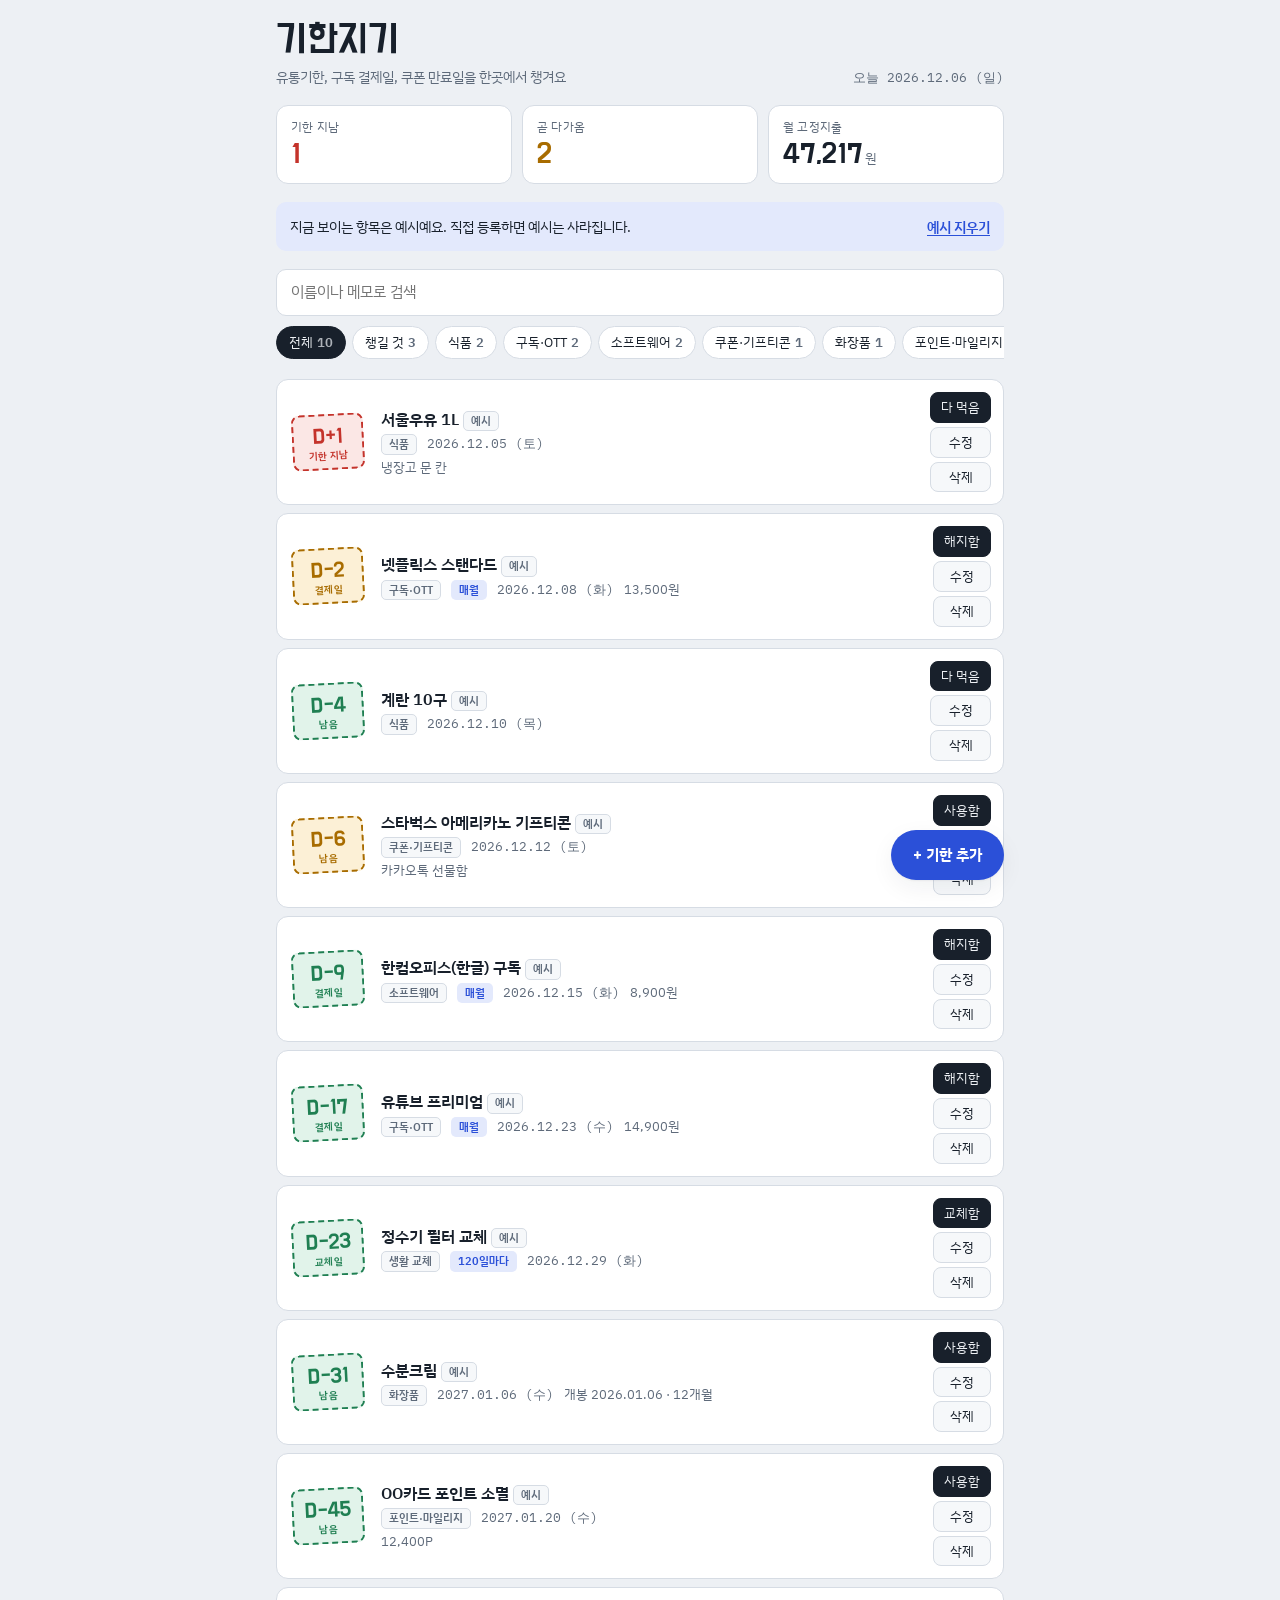
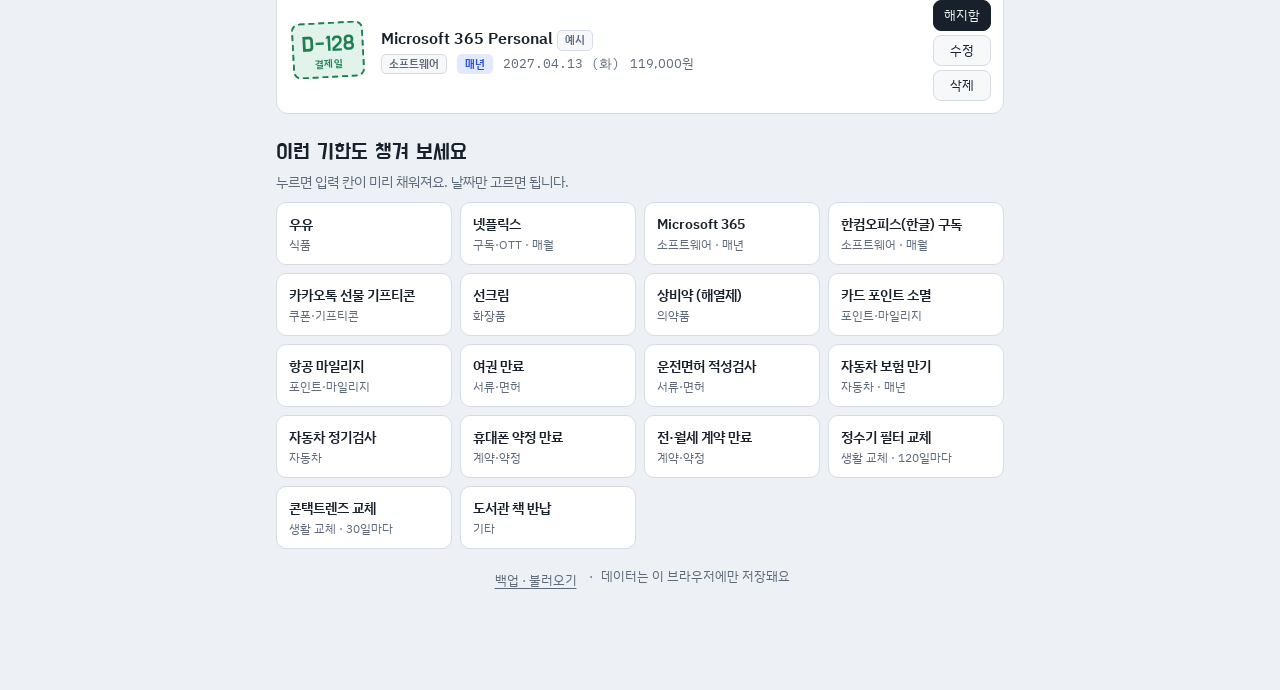
==== deadline-app/index.html @ 3a1b0430 "기한지기: 유통기한·구독·쿠폰 등 모든 기한 관리 웹앱 추가 Co-Authored-By: Claude Opus 5.5 <noreply@anthropic.com> Claude-Ses" ====
<!DOCTYPE html>
<html lang="ko">
<head>
<meta charset="utf-8">
<meta name="viewport" content="width=device-width, initial-scale=1, viewport-fit=cover">
<title>기한지기</title>
<link rel="preconnect" href="https://fonts.googleapis.com">
<link rel="preconnect" href="https://fonts.gstatic.com" crossorigin>
<link rel="stylesheet" href="https://fonts.googleapis.com/css2?family=Do+Hyeon&family=IBM+Plex+Mono:wght@500&family=IBM+Plex+Sans+KR:wght@400;500;600;700&display=swap">
<style>
:root{
  --bg:#EDF0F4; --surface:#FFFFFF; --surface-2:#F6F8FA; --ink:#18202B; --muted:#5E6A7A; --line:#D6DCE4;
  --accent:#2B50D8; --accent-ink:#FFFFFF; --accent-soft:#E3E9FC;
  --bad:#C4332B; --bad-soft:#FBE7E5; --warn:#A86C00; --warn-soft:#FCF0D6; --ok:#1F7F52; --ok-soft:#E1F3EA;
  --shadow:0 1px 2px rgba(24,32,43,.06),0 8px 24px rgba(24,32,43,.06);
  --f-display:"Do Hyeon","IBM Plex Sans KR","Apple SD Gothic Neo","Malgun Gothic",sans-serif;
  --f-body:"IBM Plex Sans KR","Apple SD Gothic Neo","Malgun Gothic","Noto Sans KR",sans-serif;
  --f-mono:"IBM Plex Mono",ui-monospace,"SFMono-Regular",Menlo,monospace;
}
@media (prefers-color-scheme: dark){
  :root:not([data-theme="light"]){
    color-scheme:dark;
    --bg:#0F1319; --surface:#171D26; --surface-2:#1D2430; --ink:#E7ECF3; --muted:#95A2B4; --line:#2A3340;
    --accent:#86A0FF; --accent-ink:#0F1319; --accent-soft:#1F2A4A;
    --bad:#FF7A70; --bad-soft:#3A1D1C; --warn:#F2BC55; --warn-soft:#352A12; --ok:#56CF95; --ok-soft:#14301F;
    --shadow:0 1px 2px rgba(0,0,0,.3),0 8px 24px rgba(0,0,0,.25);
  }
}
:root[data-theme="dark"]{
  color-scheme:dark;
  --bg:#0F1319; --surface:#171D26; --surface-2:#1D2430; --ink:#E7ECF3; --muted:#95A2B4; --line:#2A3340;
  --accent:#86A0FF; --accent-ink:#0F1319; --accent-soft:#1F2A4A;
  --bad:#FF7A70; --bad-soft:#3A1D1C; --warn:#F2BC55; --warn-soft:#352A12; --ok:#56CF95; --ok-soft:#14301F;
  --shadow:0 1px 2px rgba(0,0,0,.3),0 8px 24px rgba(0,0,0,.25);
}
*{box-sizing:border-box}
html,body{margin:0}
body{background:var(--bg);color:var(--ink);font-family:var(--f-body);font-size:15px;line-height:1.5;-webkit-font-smoothing:antialiased}
[hidden]{display:none!important}
button,input,select,textarea{font:inherit;color:inherit}
button{cursor:pointer}
:focus-visible{outline:2px solid var(--accent);outline-offset:2px}
.wrap{max-width:760px;margin:0 auto;padding-inline:16px;padding-block:20px 96px;display:flex;flex-direction:column;gap:18px}

/* header */
.top{display:flex;align-items:flex-end;justify-content:space-between;gap:12px;flex-wrap:wrap}
.brand h1{font-family:var(--f-display);font-weight:400;font-size:40px;line-height:1;margin:0;letter-spacing:-.5px}
.brand p{margin:6px 0 0;color:var(--muted);font-size:14px}
.today{font-family:var(--f-mono);font-size:13px;color:var(--muted);font-variant-numeric:tabular-nums}

/* summary */
.summary{display:grid;grid-template-columns:repeat(3,1fr);gap:10px}
.stat{background:var(--surface);border:1px solid var(--line);border-radius:12px;padding:12px 14px;display:flex;flex-direction:column;gap:2px;min-width:0}
.stat .k{font-size:12px;color:var(--muted);letter-spacing:.02em}
.stat .v{font-family:var(--f-display);font-size:30px;line-height:1.1;font-variant-numeric:tabular-nums;white-space:nowrap;overflow:hidden;text-overflow:ellipsis}
.stat .v small{font-family:var(--f-body);font-size:13px;color:var(--muted);margin-left:2px}
.stat.bad .v{color:var(--bad)} .stat.warn .v{color:var(--warn)}
@media (max-width:460px){.stat .v{font-size:24px}.stat{padding:10px 11px}}

/* example banner */
.banner{display:flex;gap:10px;align-items:center;justify-content:space-between;flex-wrap:wrap;background:var(--accent-soft);border-radius:10px;padding:10px 14px;font-size:14px}
.banner button{background:none;border:0;color:var(--accent);font-weight:600;padding:4px 0;text-decoration:underline;text-underline-offset:3px}

/* toolbar */
.tools{display:flex;flex-direction:column;gap:10px}
.search{width:100%;padding:11px 14px;border-radius:10px;border:1px solid var(--line);background:var(--surface)}
.chips{display:flex;gap:6px;overflow-x:auto;padding-bottom:2px;scrollbar-width:none}
.chips::-webkit-scrollbar{display:none}
.chip{flex:none;border:1px solid var(--line);background:var(--surface);border-radius:999px;padding:6px 12px;font-size:13px;white-space:nowrap}
.chip b{font-weight:600;color:var(--muted);margin-left:4px;font-variant-numeric:tabular-nums}
.chip[aria-pressed="true"]{background:var(--ink);color:var(--bg);border-color:var(--ink)}
.chip[aria-pressed="true"] b{color:inherit;opacity:.7}

/* list */
.group-h{font-size:12px;font-weight:600;color:var(--muted);letter-spacing:.08em;margin:6px 2px -8px}
.list{display:flex;flex-direction:column;gap:8px;margin:0;padding:0;list-style:none}
.item{display:grid;grid-template-columns:78px 1fr auto;gap:14px;align-items:center;background:var(--surface);border:1px solid var(--line);border-radius:12px;padding:12px 12px 12px 12px}
.stamp{justify-self:center;display:flex;flex-direction:column;align-items:center;justify-content:center;width:72px;height:56px;border:2px dashed currentColor;border-radius:8px;transform:rotate(-3deg);color:var(--ok);font-family:var(--f-display);line-height:1}
.stamp .d{font-size:22px;font-variant-numeric:tabular-nums}
.stamp .l{font-family:var(--f-body);font-size:10px;font-weight:600;margin-top:3px;letter-spacing:.04em}
.item.bad .stamp{color:var(--bad);background:var(--bad-soft)}
.item.warn .stamp{color:var(--warn);background:var(--warn-soft)}
.item.ok .stamp{background:var(--ok-soft)}
.body{min-width:0;display:flex;flex-direction:column;gap:3px}
.name{font-weight:600;font-size:16px;overflow-wrap:anywhere}
.meta{display:flex;flex-wrap:wrap;gap:4px 10px;font-size:13px;color:var(--muted)}
.meta .date{font-family:var(--f-mono);font-variant-numeric:tabular-nums}
.tag{display:inline-block;font-size:11px;font-weight:600;padding:1px 7px;border-radius:5px;background:var(--surface-2);border:1px solid var(--line);color:var(--muted)}
.tag.rep{color:var(--accent);border-color:transparent;background:var(--accent-soft)}
.memo{font-size:13px;color:var(--muted);overflow-wrap:anywhere}
.acts{display:flex;flex-direction:column;gap:4px;align-items:stretch}
.btn-s{border:1px solid var(--line);background:var(--surface-2);border-radius:8px;padding:5px 10px;font-size:12.5px;white-space:nowrap}
.btn-s.primary{background:var(--ink);color:var(--bg);border-color:var(--ink)}
.btn-s.danger{color:var(--bad);border-color:var(--bad)}
@media (max-width:520px){
  .item{grid-template-columns:66px 1fr;gap:12px}
  .stamp{width:62px;height:52px}.stamp .d{font-size:19px}
  .acts{grid-column:1 / -1;flex-direction:row;justify-content:flex-end;flex-wrap:wrap}
}
.empty{text-align:center;color:var(--muted);padding:28px 12px;border:1px dashed var(--line);border-radius:12px}

details.done{background:var(--surface);border:1px solid var(--line);border-radius:12px;padding:4px 14px}
details.done summary{cursor:pointer;padding:10px 0;font-weight:600;color:var(--muted)}
.done-row{display:flex;gap:8px;align-items:center;justify-content:space-between;padding:8px 0;border-top:1px solid var(--line);flex-wrap:wrap}
.done-row span{text-decoration:line-through;color:var(--muted);overflow-wrap:anywhere}

/* ideas */
.ideas h2{font-family:var(--f-display);font-weight:400;font-size:22px;margin:4px 0 2px}
.ideas p{margin:0 0 10px;color:var(--muted);font-size:14px}
.idea-grid{display:grid;grid-template-columns:repeat(auto-fill,minmax(150px,1fr));gap:8px}
.idea{text-align:left;background:var(--surface);border:1px solid var(--line);border-radius:10px;padding:10px 12px;display:flex;flex-direction:column;gap:2px}
.idea:hover{border-color:var(--accent)}
.idea b{font-weight:600;font-size:14px}
.idea span{font-size:12px;color:var(--muted)}

.foot{display:flex;gap:8px;flex-wrap:wrap;justify-content:center;color:var(--muted);font-size:13px}
.linkbtn{background:none;border:0;color:var(--muted);text-decoration:underline;text-underline-offset:3px;padding:4px}

/* fab */
.fab{position:fixed;right:max(16px,calc(50% - 364px));bottom:calc(20px + env(safe-area-inset-bottom,0px));background:var(--accent);color:var(--accent-ink);border:0;border-radius:999px;padding:14px 22px;font-weight:700;font-size:15px;box-shadow:var(--shadow)}

/* dialog */
dialog{border:0;border-radius:16px;padding:0;background:var(--surface);color:var(--ink);width:min(520px,calc(100% - 24px));max-height:calc(100% - 24px);box-shadow:var(--shadow)}
dialog::backdrop{background:rgba(10,14,20,.45)}
.dlg{display:flex;flex-direction:column;gap:14px;padding:20px}
.dlg h2{margin:0;font-family:var(--f-display);font-weight:400;font-size:26px}
.field{display:flex;flex-direction:column;gap:5px}
.field label,.field .lab{font-size:13px;font-weight:600;color:var(--muted)}
.field input,.field select,.field textarea{width:100%;padding:10px 12px;border-radius:9px;border:1px solid var(--line);background:var(--surface-2)}
.field textarea{resize:vertical;min-height:60px}
.row2{display:grid;grid-template-columns:1fr 1fr;gap:10px}
@media (max-width:420px){.row2{grid-template-columns:1fr}}
.hint{font-size:12px;color:var(--muted);margin:0}
.box{display:flex;flex-direction:column;gap:10px;background:var(--surface-2);border-radius:10px;padding:12px}
.dlg-acts{display:flex;gap:8px;justify-content:flex-end;flex-wrap:wrap}
.btn{border:1px solid var(--line);background:var(--surface-2);border-radius:10px;padding:10px 16px;font-weight:600}
.btn.primary{background:var(--accent);color:var(--accent-ink);border-color:var(--accent)}
.err{color:var(--bad);font-size:13px;margin:0}
.toast{position:fixed;left:50%;bottom:calc(84px + env(safe-area-inset-bottom,0px));transform:translateX(-50%);background:var(--ink);color:var(--bg);padding:9px 16px;border-radius:999px;font-size:14px;z-index:10;max-width:calc(100% - 32px)}
@media (prefers-reduced-motion:no-preference){.item{transition:border-color .15s}.item:hover{border-color:var(--muted)}}
</style>
</head>
<body>
<div class="wrap">
  <header class="top">
    <div class="brand">
      <h1>기한지기</h1>
      <p>유통기한, 구독 결제일, 쿠폰 만료일을 한곳에서 챙겨요</p>
    </div>
    <div class="today" id="today"></div>
  </header>

  <section class="summary" aria-label="요약">
    <div class="stat bad"><span class="k">기한 지남</span><span class="v" id="s-bad">0</span></div>
    <div class="stat warn"><span class="k">곧 다가옴</span><span class="v" id="s-warn">0</span></div>
    <div class="stat"><span class="k">월 고정지출</span><span class="v" id="s-cost">0</span></div>
  </section>

  <div class="banner" id="sample-banner" hidden>
    <span>지금 보이는 항목은 예시예요. 직접 등록하면 예시는 사라집니다.</span>
    <button type="button" id="clear-sample">예시 지우기</button>
  </div>

  <section class="tools">
    <input class="search" id="q" type="search" placeholder="이름이나 메모로 검색" aria-label="검색">
    <div class="chips" id="chips" role="toolbar" aria-label="분류"></div>
  </section>

  <section id="list-area" aria-live="polite"></section>

  <details class="done" id="done-box" hidden>
    <summary id="done-sum">완료한 항목</summary>
    <div id="done-list"></div>
  </details>

  <section class="ideas">
    <h2>이런 기한도 챙겨 보세요</h2>
    <p>누르면 입력 칸이 미리 채워져요. 날짜만 고르면 됩니다.</p>
    <div class="idea-grid" id="ideas"></div>
  </section>

  <footer class="foot">
    <button class="linkbtn" type="button" id="open-backup">백업 · 불러오기</button>
    <span>·</span>
    <span>데이터는 이 브라우저에만 저장돼요</span>
  </footer>
</div>

<button class="fab" type="button" id="add-btn">+ 기한 추가</button>

<dialog id="dlg">
  <form class="dlg" id="form" novalidate>
    <h2 id="dlg-title">기한 추가</h2>
    <div class="field">
      <label for="f-name">이름</label>
      <input id="f-name" required maxlength="60" placeholder="예: 우유 1L, 넷플릭스, 스타벅스 기프티콘">
    </div>
    <div class="row2">
      <div class="field">
        <label for="f-cat">분류</label>
        <select id="f-cat"></select>
      </div>
      <div class="field">
        <label for="f-repeat">반복</label>
        <select id="f-repeat">
          <option value="none">반복 안 함</option>
          <option value="month">매월</option>
          <option value="year">매년</option>
          <option value="week">매주</option>
          <option value="days">N일마다</option>
        </select>
      </div>
    </div>
    <div class="field" id="w-every" hidden>
      <label for="f-every">며칠마다</label>
      <input id="f-every" type="number" min="1" max="3650" value="90" inputmode="numeric">
    </div>
    <div class="field">
      <label for="f-date" id="l-date">기한 날짜</label>
      <input id="f-date" type="date">
      <p class="hint" id="h-date">유통기한·만료일을 넣으세요.</p>
    </div>
    <div class="box" id="w-cos" hidden>
      <div class="row2">
        <div class="field">
          <label for="f-open">개봉일</label>
          <input id="f-open" type="date">
        </div>
        <div class="field">
          <label for="f-pao">개봉 후 사용기한</label>
          <select id="f-pao">
            <option value="">선택 안 함</option>
            <option value="3">3개월 (마스카라)</option>
            <option value="6">6개월 (립·아이라이너)</option>
            <option value="12">12개월 (스킨·로션)</option>
            <option value="18">18개월</option>
            <option value="24">24개월 (향수)</option>
          </select>
        </div>
      </div>
      <p class="hint">용기의 뚜껑 열린 통 그림(12M 등)이 개봉 후 사용기한이에요. 제조 유통기한과 둘 중 빠른 날로 계산합니다.</p>
    </div>
    <div class="row2">
      <div class="field" id="w-price">
        <label for="f-price">금액 (원)</label>
        <input id="f-price" type="number" min="0" step="10" inputmode="numeric" placeholder="예: 17000">
      </div>
      <div class="field">
        <label for="f-remind">며칠 전부터 알려줄까요</label>
        <select id="f-remind">
          <option value="1">1일 전</option>
          <option value="3">3일 전</option>
          <option value="7">7일 전</option>
          <option value="14">14일 전</option>
          <option value="30">30일 전</option>
          <option value="60">60일 전</option>
        </select>
      </div>
    </div>
    <div class="field">
      <label for="f-memo">메모</label>
      <textarea id="f-memo" maxlength="300" placeholder="예: 냉장고 둘째 칸, 해지하려면 앱 > 계정 > 멤버십"></textarea>
    </div>
    <p class="err" id="f-err" hidden></p>
    <div class="dlg-acts">
      <button class="btn" type="button" id="f-cancel">취소</button>
      <button class="btn primary" type="submit" id="f-save">저장</button>
    </div>
  </form>
</dialog>

<dialog id="bdlg">
  <div class="dlg">
    <h2>백업 · 불러오기</h2>
    <p class="hint">다른 기기로 옮기려면 아래 내용을 복사해서 그 기기의 같은 칸에 붙여넣고 ‘불러오기’를 누르세요.</p>
    <div class="field">
      <label for="b-text">백업 데이터 (JSON)</label>
      <textarea id="b-text" rows="8" spellcheck="false" style="font-family:var(--f-mono);font-size:12px"></textarea>
    </div>
    <p class="err" id="b-err" hidden></p>
    <div class="dlg-acts">
      <button class="btn" type="button" id="b-close">닫기</button>
      <button class="btn" type="button" id="b-copy">복사</button>
      <button class="btn primary" type="button" id="b-load">불러오기</button>
    </div>
  </div>
</dialog>

<div class="toast" id="toast" role="status" hidden></div>

<script>
(function(){
"use strict";
var KEY = "gihanjigi.v1";
var DAY = 86400000;

var CATS = [
  {id:"food",  label:"식품",       hint:"유통기한·소비기한을 넣으세요.", remind:3},
  {id:"ott",   label:"구독·OTT",   hint:"첫 결제일(또는 다음 결제일)을 넣으면 반복해서 계산해요.", remind:3, repeat:"month"},
  {id:"soft",  label:"소프트웨어", hint:"다음 결제일이나 라이선스 만료일을 넣으세요.", remind:7, repeat:"year"},
  {id:"coupon",label:"쿠폰·기프티콘", hint:"사용 기한 마지막 날을 넣으세요.", remind:7},
  {id:"cos",   label:"화장품",     hint:"제조 유통기한을 넣으세요. 모르면 비워도 돼요.", remind:14},
  {id:"med",   label:"의약품",     hint:"약 포장의 사용기한을 넣으세요.", remind:14},
  {id:"point", label:"포인트·마일리지", hint:"소멸 예정일을 넣으세요.", remind:30},
  {id:"doc",   label:"서류·면허",  hint:"만료일이나 갱신 기한을 넣으세요.", remind:60, repeat:"none"},
  {id:"car",   label:"자동차",     hint:"보험 만기일, 정기검사 기한 등을 넣으세요.", remind:30},
  {id:"contract",label:"계약·약정", hint:"약정·계약 만료일을 넣으세요.", remind:30},
  {id:"home",  label:"생활 교체",  hint:"다음 교체일을 넣고 ‘N일마다’로 반복하세요.", remind:3},
  {id:"etc",   label:"기타",       hint:"기한 날짜를 넣으세요.", remind:3}
];
var CAT = {}; CATS.forEach(function(c){ CAT[c.id] = c; });

var IDEAS = [
  {name:"우유",               cat:"food"},
  {name:"넷플릭스",           cat:"ott", repeat:"month", price:17000},
  {name:"Microsoft 365",      cat:"soft", repeat:"year", price:119000},
  {name:"한컴오피스(한글) 구독", cat:"soft", repeat:"month", price:8900},
  {name:"카카오톡 선물 기프티콘", cat:"coupon"},
  {name:"선크림",             cat:"cos", pao:12},
  {name:"상비약 (해열제)",    cat:"med"},
  {name:"카드 포인트 소멸",   cat:"point"},
  {name:"항공 마일리지",      cat:"point"},
  {name:"여권 만료",          cat:"doc", remind:60},
  {name:"운전면허 적성검사",  cat:"doc", remind:60},
  {name:"자동차 보험 만기",   cat:"car", repeat:"year", remind:30},
  {name:"자동차 정기검사",    cat:"car", remind:30},
  {name:"휴대폰 약정 만료",   cat:"contract", remind:30},
  {name:"전·월세 계약 만료",  cat:"contract", remind:60},
  {name:"정수기 필터 교체",   cat:"home", repeat:"days", every:120},
  {name:"콘택트렌즈 교체",    cat:"home", repeat:"days", every:30},
  {name:"도서관 책 반납",     cat:"etc", remind:1}
];

/* ---------- dates ---------- */
function pad(n){ return (n<10?"0":"")+n; }
function iso(d){ return d.getFullYear()+"-"+pad(d.getMonth()+1)+"-"+pad(d.getDate()); }
function parse(s){ if(!s) return null; var p=s.split("-"); var d=new Date(+p[0],+p[1]-1,+p[2]); return isNaN(d)?null:d; }
function today(){ var n=new Date(); return new Date(n.getFullYear(),n.getMonth(),n.getDate()); }
function addDays(d,n){ return new Date(d.getFullYear(),d.getMonth(),d.getDate()+n); }
function addMonths(d,n,day){
  var t=new Date(d.getFullYear(),d.getMonth()+n,1);
  var last=new Date(t.getFullYear(),t.getMonth()+1,0).getDate();
  t.setDate(Math.min(day||d.getDate(),last)); return t;
}
function diffDays(a,b){ return Math.round((a-b)/DAY); }
var WK="일월화수목금토";
function fmt(d){ return d.getFullYear()+"."+pad(d.getMonth()+1)+"."+pad(d.getDate())+" ("+WK[d.getDay()]+")"; }
function won(n){ return Math.round(n).toLocaleString("ko-KR"); }

/* base deadline for an item (cosmetics: earliest of printed date and open+PAO) */
function baseDate(it){
  var d=parse(it.date);
  if(it.cat==="cos" && it.open && it.pao){
    var o=parse(it.open);
    if(o){ var p=addMonths(o,+it.pao,o.getDate()); d = (!d || p<d) ? p : d; }
  }
  return d;
}
/* next occurrence on or after today for repeating items */
function nextDue(it){
  var b=baseDate(it); if(!b) return null;
  var t=today(), r=it.repeat||"none";
  if(r==="none" || b>=t) return b;
  if(r==="month"||r==="year"){
    var step=r==="month"?1:12, day=b.getDate();
    var months=(t.getFullYear()-b.getFullYear())*12+(t.getMonth()-b.getMonth());
    var k=Math.max(0,Math.floor(months/step));
    var d=addMonths(b,k*step,day);
    while(d<t){ k++; d=addMonths(b,k*step,day); }
    return d;
  }
  var every = r==="week" ? 7 : Math.max(1,+it.every||1);
  var n=Math.ceil(diffDays(t,b)/every);
  return addDays(b,n*every);
}
function monthlyCost(it){
  var p=+it.price||0; if(!p) return 0;
  switch(it.repeat){
    case "month": return p;
    case "year": return p/12;
    case "week": return p*52/12;
    case "days": return p*365/12/Math.max(1,+it.every||1);
    default: return 0;
  }
}
function repeatLabel(it){
  switch(it.repeat){
    case "month": return "매월";
    case "year": return "매년";
    case "week": return "매주";
    case "days": return (+it.every||1)+"일마다";
    default: return "";
  }
}

/* ---------- storage ---------- */
function sampleData(){
  var t=today();
  var s=function(n){ return iso(addDays(t,n)); };
  return [
    {name:"서울우유 1L", cat:"food", date:s(-1), remind:3, memo:"냉장고 문 칸"},
    {name:"계란 10구", cat:"food", date:s(4), remind:3},
    {name:"넷플릭스 스탠다드", cat:"ott", repeat:"month", date:s(2), price:13500, remind:3},
    {name:"유튜브 프리미엄", cat:"ott", repeat:"month", date:s(17), price:14900, remind:3},
    {name:"한컴오피스(한글) 구독", cat:"soft", repeat:"month", date:s(9), price:8900, remind:3},
    {name:"Microsoft 365 Personal", cat:"soft", repeat:"year", date:s(128), price:119000, remind:14},
    {name:"스타벅스 아메리카노 기프티콘", cat:"coupon", date:s(6), remind:7, memo:"카카오톡 선물함"},
    {name:"수분크림", cat:"cos", open:iso(addMonths(t,-11,t.getDate())), pao:12, date:s(400), remind:14},
    {name:"OO카드 포인트 소멸", cat:"point", date:s(45), remind:30, memo:"12,400P"},
    {name:"정수기 필터 교체", cat:"home", repeat:"days", every:120, date:s(23), remind:7}
  ].map(function(x,i){ x.id="s"+i; x.sample=true; x.done=false; x.remind=x.remind||3; x.repeat=x.repeat||"none"; return x; });
}
var state = {items:[], filter:"all", q:""};
var storageOk=true;
function load(){
  try{
    var raw=localStorage.getItem(KEY);
    if(raw){ var d=JSON.parse(raw); if(Array.isArray(d.items)) { state.items=d.items; return; } }
  }catch(e){ storageOk=false; }
  state.items=sampleData();
}
function save(){
  try{ localStorage.setItem(KEY, JSON.stringify({v:1, items:state.items})); }catch(e){ storageOk=false; }
}
function uid(){ return Date.now().toString(36)+Math.random().toString(36).slice(2,7); }

/* ---------- render ---------- */
var $=function(id){ return document.getElementById(id); };
function esc(s){ return String(s==null?"":s).replace(/[&<>"']/g,function(c){ return {"&":"&amp;","<":"&lt;",">":"&gt;","\"":"&quot;","'":"&#39;"}[c]; }); }

function status(it,due){
  var dd=diffDays(due,today());
  if(dd<0) return {cls:"bad", d:"D+"+(-dd), l:"기한 지남", dd:dd};
  var label = it.repeat!=="none" ? (it.cat==="home"?"교체일":"결제일") : "남음";
  if(dd===0) return {cls:"bad", d:"D-DAY", l: it.repeat!=="none" ? "오늘 "+label : "오늘까지", dd:0};
  if(dd<=(+it.remind||3)) return {cls:"warn", d:"D-"+dd, l:label, dd:dd};
  return {cls:"ok", d:"D-"+dd, l:label, dd:dd};
}

function render(){
  var t=today();
  $("today").textContent="오늘 "+fmt(t);

  var active=state.items.filter(function(i){ return !i.done; });
  var rows=active.map(function(it){ var due=nextDue(it); return {it:it, due:due, st: due?status(it,due):null}; });

  // summary
  var bad=0,warn=0,cost=0;
  rows.forEach(function(r){ if(!r.st) return; if(r.st.cls==="bad") bad++; else if(r.st.cls==="warn") warn++; cost+=monthlyCost(r.it); });
  $("s-bad").textContent=bad;
  $("s-warn").textContent=warn;
  $("s-cost").innerHTML=esc(won(cost))+"<small>원</small>";

  $("sample-banner").hidden = !state.items.some(function(i){ return i.sample; });

  // chips
  var counts={}; rows.forEach(function(r){ counts[r.it.cat]=(counts[r.it.cat]||0)+1; });
  var chips=[{id:"all",label:"전체",n:rows.length},{id:"_alert",label:"챙길 것",n:bad+warn}];
  CATS.forEach(function(c){ if(counts[c.id]) chips.push({id:c.id,label:c.label,n:counts[c.id]}); });
  if(!chips.some(function(c){ return c.id===state.filter; })) state.filter="all";
  $("chips").innerHTML=chips.map(function(c){
    return '<button type="button" class="chip" data-f="'+c.id+'" aria-pressed="'+(state.filter===c.id)+'">'+esc(c.label)+'<b>'+c.n+'</b></button>';
  }).join("");

  // filter + sort
  var q=state.q.trim().toLowerCase();
  var shown=rows.filter(function(r){
    if(state.filter==="_alert" && !(r.st && r.st.cls!=="ok")) return false;
    if(state.filter!=="all" && state.filter!=="_alert" && r.it.cat!==state.filter) return false;
    if(q && (r.it.name+" "+(r.it.memo||"")).toLowerCase().indexOf(q)<0) return false;
    return true;
  }).sort(function(a,b){
    if(!a.due) return 1; if(!b.due) return -1; return a.due-b.due;
  });

  var html="";
  if(!shown.length){
    html='<div class="empty">'+(rows.length?"조건에 맞는 항목이 없어요.":"아직 등록한 기한이 없어요. 아래 ‘+ 기한 추가’나 추천 항목을 눌러 시작하세요.")+'</div>';
  }else{
    html='<ul class="list">'+shown.map(itemHtml).join("")+'</ul>';
  }
  $("list-area").innerHTML=html;

  // done
  var done=state.items.filter(function(i){ return i.done; });
  $("done-box").hidden=!done.length;
  $("done-sum").textContent="완료한 항목 "+done.length+"개";
  $("done-list").innerHTML=done.map(function(it){
    return '<div class="done-row"><span>'+esc(it.name)+'</span><div style="display:flex;gap:6px">'+
      '<button type="button" class="btn-s" data-act="restore" data-id="'+esc(it.id)+'">되돌리기</button>'+
      '<button type="button" class="btn-s danger" data-act="del" data-id="'+esc(it.id)+'">삭제</button></div></div>';
  }).join("");
}

var pendingDelete=null;
function itemHtml(r){
  var it=r.it, st=r.st||{cls:"ok",d:"-",l:"날짜 없음"}, c=CAT[it.cat]||CAT.etc;
  var meta=['<span class="tag">'+esc(c.label)+'</span>'];
  if(it.repeat && it.repeat!=="none") meta.push('<span class="tag rep">'+esc(repeatLabel(it))+'</span>');
  if(r.due) meta.push('<span class="date">'+fmt(r.due)+'</span>');
  if(+it.price) meta.push('<span>'+won(+it.price)+'원</span>');
  if(it.cat==="cos" && it.open && it.pao) meta.push('<span>개봉 '+esc(it.open.replace(/-/g,"."))+' · '+esc(it.pao)+'개월</span>');
  var id=esc(it.id);
  var acts;
  if(pendingDelete===it.id){
    acts='<button type="button" class="btn-s danger" data-act="del" data-id="'+id+'">삭제 확인</button>'+
         '<button type="button" class="btn-s" data-act="undel" data-id="'+id+'">취소</button>';
  }else{
    var doneLabel = it.repeat!=="none" ? (it.cat==="home"?"교체함":"해지함") : (it.cat==="food"?"다 먹음":"사용함");
    acts='<button type="button" class="btn-s primary" data-act="done" data-id="'+id+'">'+doneLabel+'</button>'+
         '<button type="button" class="btn-s" data-act="edit" data-id="'+id+'">수정</button>'+
         '<button type="button" class="btn-s" data-act="askdel" data-id="'+id+'">삭제</button>';
  }
  return '<li class="item '+st.cls+'">'+
    '<div class="stamp" aria-label="'+esc(st.d+" "+st.l)+'"><span class="d">'+esc(st.d)+'</span><span class="l">'+esc(st.l)+'</span></div>'+
    '<div class="body"><div class="name">'+esc(it.name)+(it.sample?' <span class="tag">예시</span>':'')+'</div>'+
    '<div class="meta">'+meta.join("")+'</div>'+
    (it.memo?'<div class="memo">'+esc(it.memo)+'</div>':'')+'</div>'+
    '<div class="acts">'+acts+'</div></li>';
}

function renderIdeas(){
  $("ideas").innerHTML=IDEAS.map(function(x,i){
    var c=CAT[x.cat], extra=[c.label];
    if(x.repeat==="month") extra.push("매월"); else if(x.repeat==="year") extra.push("매년"); else if(x.repeat==="days") extra.push(x.every+"일마다");
    return '<button type="button" class="idea" data-idea="'+i+'"><b>'+esc(x.name)+'</b><span>'+esc(extra.join(" · "))+'</span></button>';
  }).join("");
}

/* ---------- toast ---------- */
var toastT;
function toast(msg){
  var el=$("toast"); el.textContent=msg; el.hidden=false;
  clearTimeout(toastT); toastT=setTimeout(function(){ el.hidden=true; },2200);
}

/* ---------- form ---------- */
var editingId=null;
$("f-cat").innerHTML=CATS.map(function(c){ return '<option value="'+c.id+'">'+esc(c.label)+'</option>'; }).join("");

function syncForm(){
  var cat=$("f-cat").value, rep=$("f-repeat").value;
  $("w-cos").hidden = cat!=="cos";
  $("w-every").hidden = rep!=="days";
  $("h-date").textContent = CAT[cat].hint;
  $("l-date").textContent = rep==="none" ? (cat==="cos"?"제조 유통기한 (선택)":"기한 날짜") : (cat==="home"?"다음 교체일":"다음 결제일");
}
function openForm(it, preset){
  editingId = it ? it.id : null;
  var d = it || preset || {};
  var cat = d.cat || "food", c = CAT[cat];
  $("dlg-title").textContent = it ? "기한 수정" : "기한 추가";
  $("f-name").value = d.name || "";
  $("f-cat").value = cat;
  $("f-repeat").value = d.repeat || c.repeat || "none";
  $("f-every").value = d.every || 90;
  $("f-date").value = d.date || "";
  $("f-open").value = d.open || "";
  $("f-pao").value = d.pao ? String(d.pao) : "";
  $("f-price").value = d.price || "";
  $("f-remind").value = String(d.remind || c.remind || 3);
  $("f-memo").value = d.memo || "";
  $("f-err").hidden = true;
  syncForm();
  $("dlg").showModal();
  setTimeout(function(){ (preset && !it ? $("f-date") : $("f-name")).focus(); }, 30);
}
$("f-cat").addEventListener("change", function(){
  var c=CAT[this.value];
  if(!editingId){
    if(c.repeat) $("f-repeat").value=c.repeat;
    $("f-remind").value=String(c.remind);
  }
  syncForm();
});
$("f-repeat").addEventListener("change", syncForm);
$("f-cancel").addEventListener("click", function(){ $("dlg").close(); });

$("form").addEventListener("submit", function(e){
  e.preventDefault();
  var name=$("f-name").value.trim(), cat=$("f-cat").value, date=$("f-date").value;
  var open=$("f-open").value, pao=$("f-pao").value;
  var err="";
  if(!name) err="이름을 입력하세요.";
  else if(!date && !(cat==="cos" && open && pao)) err = cat==="cos" ? "유통기한을 넣거나, 개봉일과 개봉 후 사용기한을 고르세요." : "날짜를 고르세요.";
  if(err){ $("f-err").textContent=err; $("f-err").hidden=false; return; }
  var data={
    name:name, cat:cat, date:date, repeat:$("f-repeat").value,
    every: $("f-repeat").value==="days" ? Math.max(1,+$("f-every").value||1) : undefined,
    open: cat==="cos" ? open : "", pao: cat==="cos" && pao ? +pao : "",
    price: $("f-price").value ? Math.max(0,+$("f-price").value) : "",
    remind: +$("f-remind").value, memo: $("f-memo").value.trim(), done:false
  };
  if(editingId){
    var it=state.items.find(function(i){ return i.id===editingId; });
    if(it){ Object.assign(it,data); delete it.sample; }
    toast("수정했어요");
  }else{
    state.items = state.items.filter(function(i){ return !i.sample; });
    data.id=uid(); state.items.push(data);
    toast("‘"+name+"’ 추가했어요");
  }
  save(); $("dlg").close(); render();
});

/* ---------- list actions ---------- */
document.addEventListener("click", function(e){
  var b=e.target.closest("[data-act]");
  if(b){
    var id=b.getAttribute("data-id"), act=b.getAttribute("data-act");
    var it=state.items.find(function(i){ return i.id===id; }); if(!it) return;
    if(act==="edit"){ openForm(it); return; }
    if(act==="askdel"){ pendingDelete=id; render(); return; }
    if(act==="undel"){ pendingDelete=null; render(); return; }
    if(act==="del"){ state.items=state.items.filter(function(i){ return i.id!==id; }); pendingDelete=null; toast("삭제했어요"); }
    if(act==="done"){
      if(it.repeat!=="none" && it.cat==="home"){
        // replaced today: the next cycle counts from today
        var t0=today();
        it.date=iso(it.repeat==="month" ? addMonths(t0,1) : it.repeat==="year" ? addMonths(t0,12)
          : addDays(t0, it.repeat==="week" ? 7 : Math.max(1,+it.every||1)));
        delete it.sample;
        toast("교체 완료. 다음 교체일로 넘겼어요");
      }else{
        it.done=true; toast(it.repeat!=="none"?"해지 처리했어요":"완료로 옮겼어요");
      }
    }
    if(act==="restore"){ it.done=false; toast("되돌렸어요"); }
    save(); render(); return;
  }
  var chip=e.target.closest("[data-f]");
  if(chip){ state.filter=chip.getAttribute("data-f"); render(); return; }
  var idea=e.target.closest("[data-idea]");
  if(idea){ var x=IDEAS[+idea.getAttribute("data-idea")]; openForm(null, Object.assign({}, x)); }
});
$("q").addEventListener("input", function(){ state.q=this.value; render(); });
$("add-btn").addEventListener("click", function(){ openForm(null, state.filter!=="all" && state.filter!=="_alert" ? {cat:state.filter} : null); });
$("clear-sample").addEventListener("click", function(){ state.items=state.items.filter(function(i){ return !i.sample; }); save(); render(); toast("예시를 지웠어요"); });

/* ---------- backup ---------- */
$("open-backup").addEventListener("click", function(){
  $("b-text").value=JSON.stringify({v:1, items:state.items.filter(function(i){ return !i.sample; })}, null, 1);
  $("b-err").hidden=true; $("bdlg").showModal();
});
$("b-close").addEventListener("click", function(){ $("bdlg").close(); });
$("b-copy").addEventListener("click", function(){
  var ta=$("b-text");
  var fallback=function(){ ta.focus(); ta.select(); toast("선택했어요. 길게 눌러 복사하세요"); };
  try{ navigator.clipboard.writeText(ta.value).then(function(){ toast("복사했어요"); }, fallback); }catch(e){ fallback(); }
});
$("b-load").addEventListener("click", function(){
  try{
    var d=JSON.parse($("b-text").value);
    var items=Array.isArray(d)?d:d.items;
    if(!Array.isArray(items)) throw 0;
    items=items.filter(function(i){ return i && i.name && (i.date || i.open); }).map(function(i){
      i.id=i.id||uid(); i.cat=CAT[i.cat]?i.cat:"etc"; i.repeat=i.repeat||"none"; i.remind=+i.remind||3; return i;
    });
    state.items=items; save(); render(); $("bdlg").close(); toast(items.length+"개 불러왔어요");
  }catch(e){ $("b-err").textContent="백업 형식이 맞지 않아요. 복사한 내용을 그대로 붙여넣었는지 확인하세요."; $("b-err").hidden=false; }
});

load(); renderIdeas(); render();
if(!storageOk) toast("이 브라우저에서는 저장이 안 돼요. 새로고침하면 사라집니다");
// refresh D-day after midnight
setInterval(function(){ if($("today").textContent!=="오늘 "+fmt(today())) render(); }, 60000);
})();
</script>
</body>
</html>
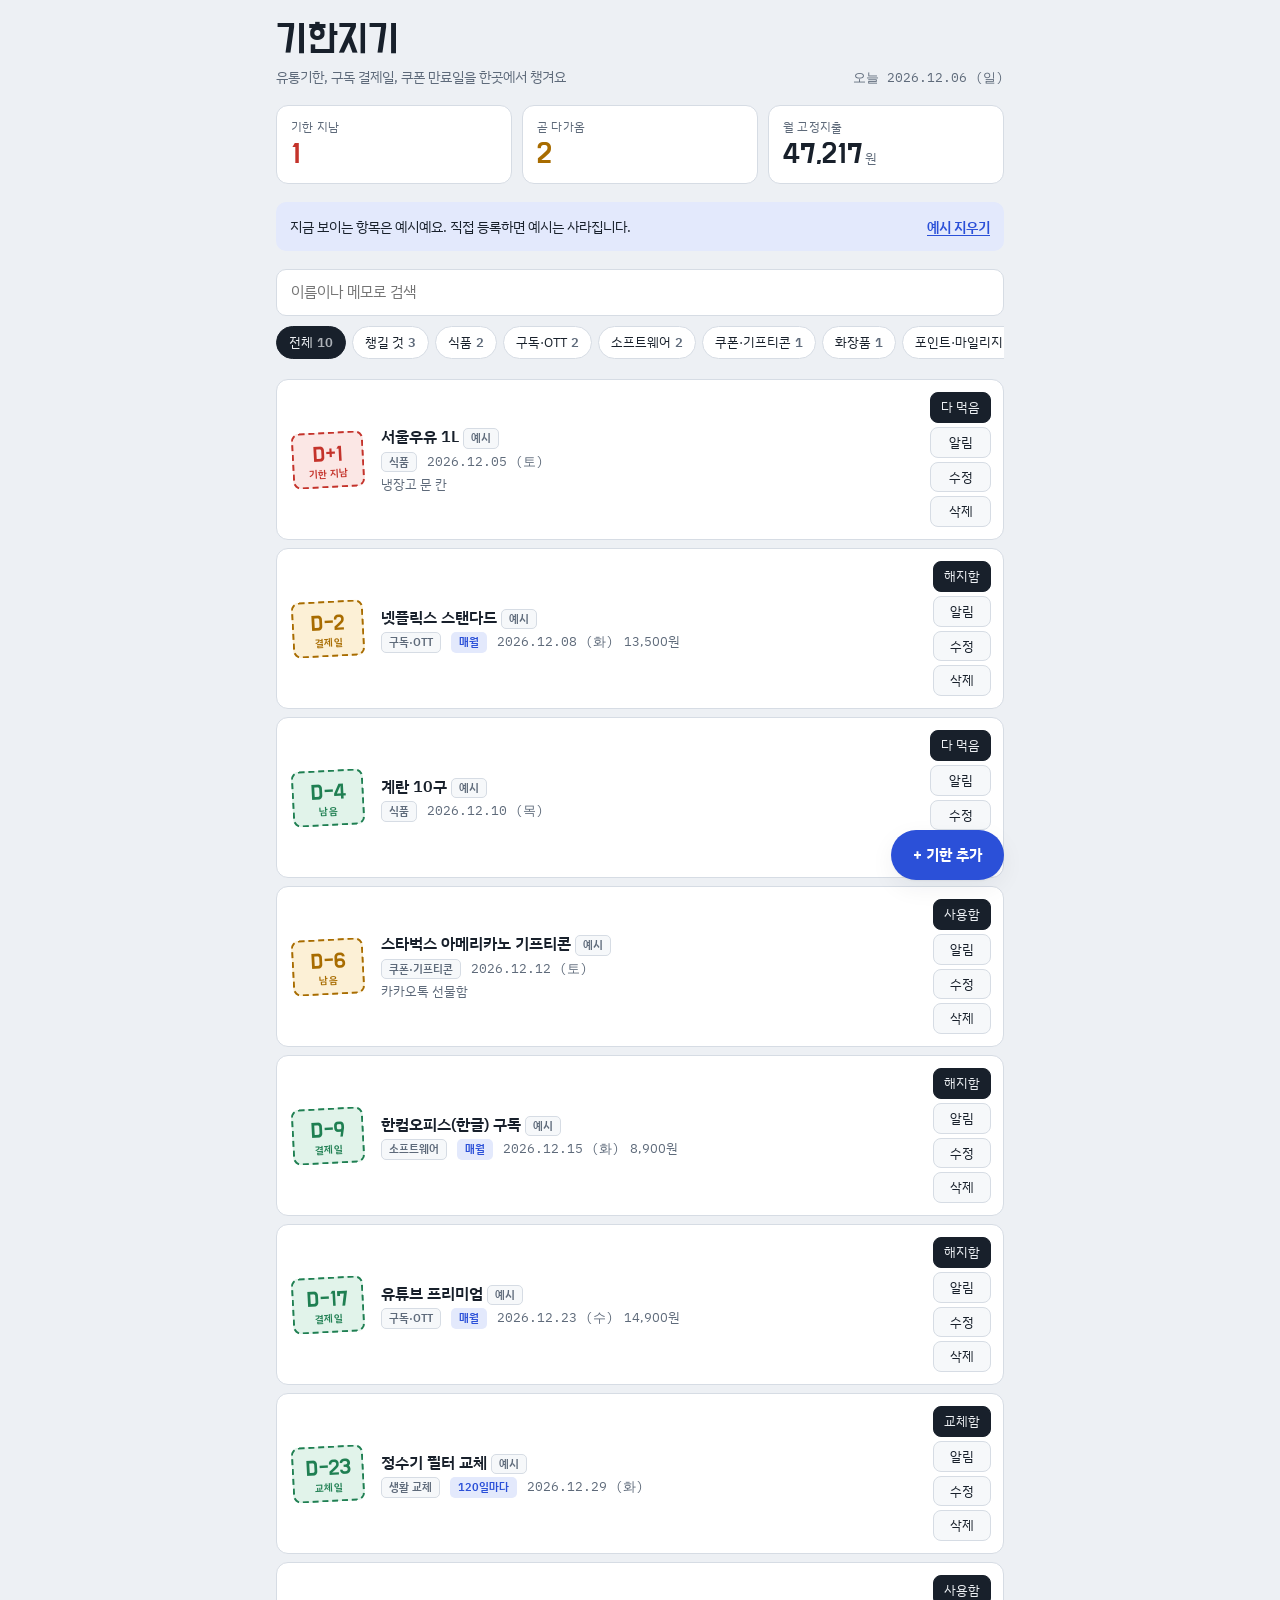
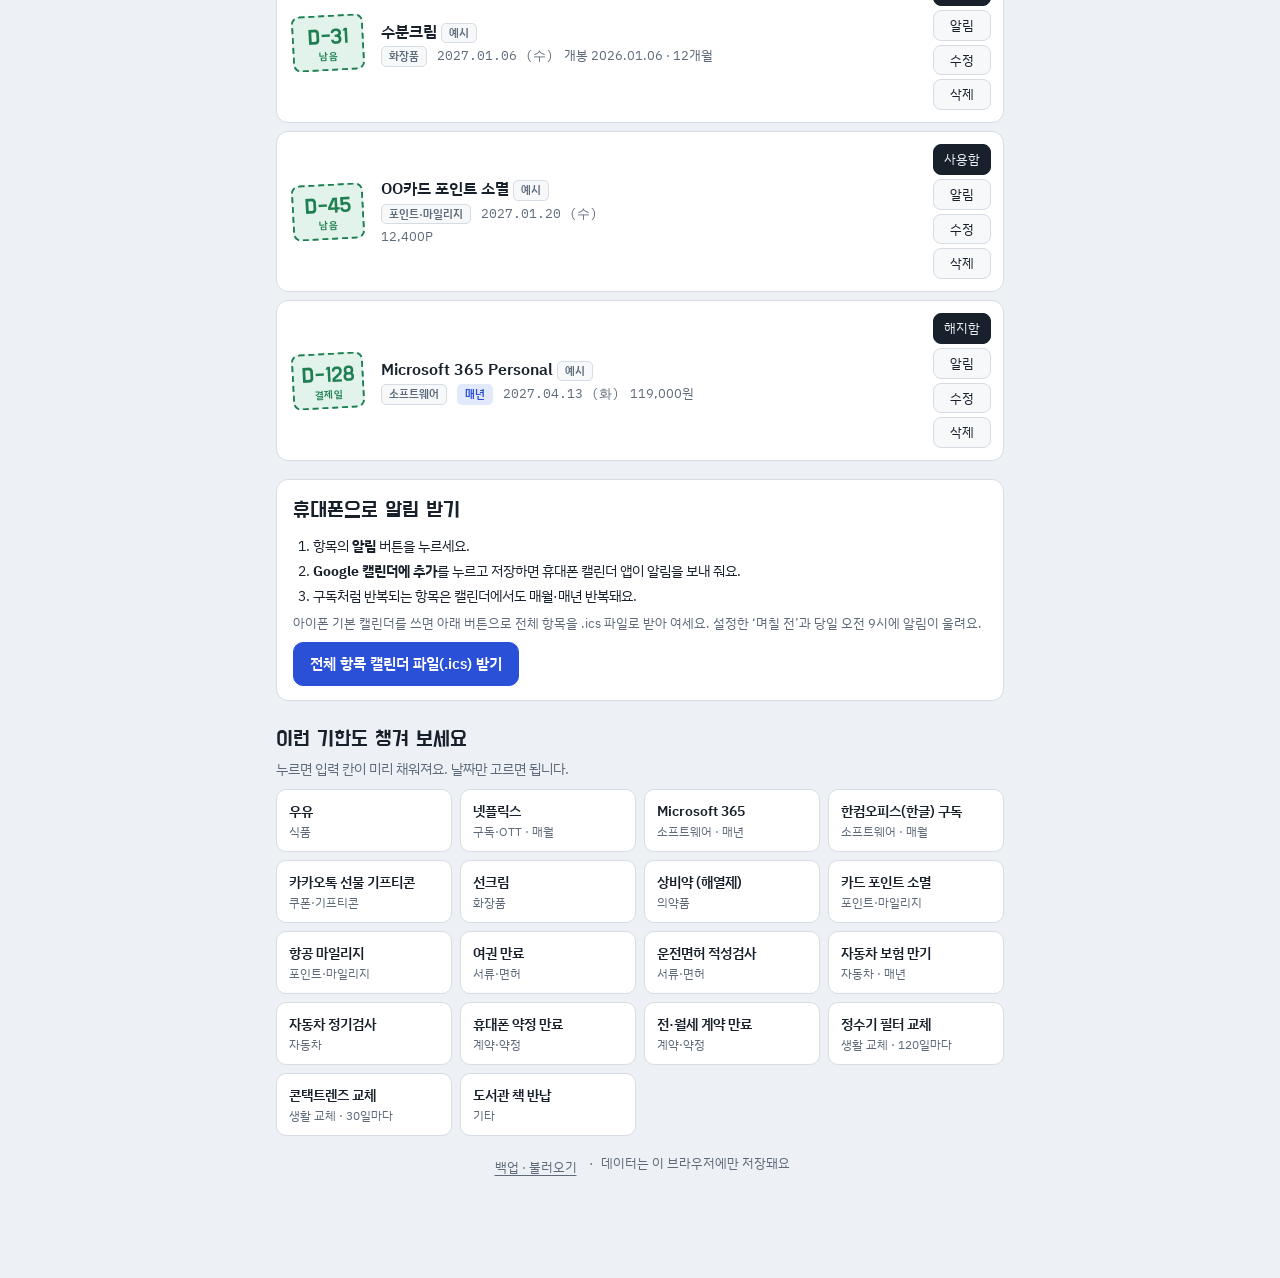
==== commit 56a9e5d8: "기한지기: 캘린더 연동으로 휴대폰 알림 기능 추가 - 항목별 알림 버튼: Google 캘린더 추가 링크(반복 포함) - .ics 캘린더 파일 내보내기: N일 전·당일 오전 9시 알" ====
--- a/deadline-app/index.html
+++ b/deadline-app/index.html
@@ -136,6 +136,16 @@
 .btn{border:1px solid var(--line);background:var(--surface-2);border-radius:10px;padding:10px 16px;font-weight:600}
 .btn.primary{background:var(--accent);color:var(--accent-ink);border-color:var(--accent)}
 .err{color:var(--bad);font-size:13px;margin:0}
+.cal-list{display:flex;flex-direction:column;gap:8px}
+.cal-opt{display:flex;flex-direction:column;gap:2px;text-decoration:none;color:var(--ink);background:var(--surface-2);border:1px solid var(--line);border-radius:10px;padding:12px 14px;text-align:left}
+.cal-opt:hover{border-color:var(--accent)}
+.cal-opt b{font-weight:600}
+.cal-opt span{font-size:13px;color:var(--muted)}
+.howto{background:var(--surface);border:1px solid var(--line);border-radius:12px;padding:14px 16px;display:flex;flex-direction:column;gap:8px}
+.howto h2{font-family:var(--f-display);font-weight:400;font-size:22px;margin:0}
+.howto ol{margin:0;padding-left:20px;display:flex;flex-direction:column;gap:4px;font-size:14px}
+.howto p{margin:0;font-size:13px;color:var(--muted)}
+.howto .btn{align-self:flex-start}
 .toast{position:fixed;left:50%;bottom:calc(84px + env(safe-area-inset-bottom,0px));transform:translateX(-50%);background:var(--ink);color:var(--bg);padding:9px 16px;border-radius:999px;font-size:14px;z-index:10;max-width:calc(100% - 32px)}
 @media (prefers-reduced-motion:no-preference){.item{transition:border-color .15s}.item:hover{border-color:var(--muted)}}
 </style>
@@ -172,6 +182,17 @@
     <summary id="done-sum">완료한 항목</summary>
     <div id="done-list"></div>
   </details>
+
+  <section class="howto" id="howto">
+    <h2>휴대폰으로 알림 받기</h2>
+    <ol>
+      <li>항목의 <b>알림</b> 버튼을 누르세요.</li>
+      <li><b>Google 캘린더에 추가</b>를 누르고 저장하면 휴대폰 캘린더 앱이 알림을 보내 줘요.</li>
+      <li>구독처럼 반복되는 항목은 캘린더에서도 매월·매년 반복돼요.</li>
+    </ol>
+    <p id="howto-ics">아이폰 기본 캘린더를 쓰면 아래 버튼으로 전체 항목을 .ics 파일로 받아 여세요. 설정한 ‘며칠 전’과 당일 오전 9시에 알림이 울려요.</p>
+    <button class="btn primary" type="button" id="ics-all">전체 항목 캘린더 파일(.ics) 받기</button>
+  </section>
 
   <section class="ideas">
     <h2>이런 기한도 챙겨 보세요</h2>
@@ -282,6 +303,27 @@
       <button class="btn" type="button" id="b-close">닫기</button>
       <button class="btn" type="button" id="b-copy">복사</button>
       <button class="btn primary" type="button" id="b-load">불러오기</button>
+    </div>
+  </div>
+</dialog>
+
+<dialog id="cdlg">
+  <div class="dlg">
+    <h2>알림 받기</h2>
+    <p class="hint" id="c-info"></p>
+    <div class="cal-list">
+      <a class="cal-opt" id="c-google" href="#" target="_blank" rel="noopener">
+        <b>Google 캘린더에 추가</b>
+        <span>안드로이드·아이폰의 Google 캘린더 앱으로 알림이 와요. 열린 화면에서 ‘저장’을 누르세요.</span>
+      </a>
+      <button class="cal-opt" type="button" id="c-ics">
+        <b>캘린더 파일(.ics) 받기</b>
+        <span>아이폰 기본 캘린더·삼성 캘린더용. ‘며칠 전’과 당일 오전 9시에 알림이 울려요.</span>
+      </button>
+    </div>
+    <p class="hint" id="c-tip"></p>
+    <div class="dlg-acts">
+      <button class="btn" type="button" id="c-close">닫기</button>
     </div>
   </div>
 </dialog>
@@ -508,6 +550,7 @@
   }else{
     var doneLabel = it.repeat!=="none" ? (it.cat==="home"?"교체함":"해지함") : (it.cat==="food"?"다 먹음":"사용함");
     acts='<button type="button" class="btn-s primary" data-act="done" data-id="'+id+'">'+doneLabel+'</button>'+
+         '<button type="button" class="btn-s" data-act="cal" data-id="'+id+'">알림</button>'+
          '<button type="button" class="btn-s" data-act="edit" data-id="'+id+'">수정</button>'+
          '<button type="button" class="btn-s" data-act="askdel" data-id="'+id+'">삭제</button>';
   }
@@ -610,6 +653,7 @@
     var id=b.getAttribute("data-id"), act=b.getAttribute("data-act");
     var it=state.items.find(function(i){ return i.id===id; }); if(!it) return;
     if(act==="edit"){ openForm(it); return; }
+    if(act==="cal"){ openCal(it); return; }
     if(act==="askdel"){ pendingDelete=id; render(); return; }
     if(act==="undel"){ pendingDelete=null; render(); return; }
     if(act==="del"){ state.items=state.items.filter(function(i){ return i.id!==id; }); pendingDelete=null; toast("삭제했어요"); }
@@ -660,6 +704,90 @@
   }catch(e){ $("b-err").textContent="백업 형식이 맞지 않아요. 복사한 내용을 그대로 붙여넣었는지 확인하세요."; $("b-err").hidden=false; }
 });
 
+/* ---------- calendar reminders ---------- */
+// Inside the Claude artifact viewer file downloads are blocked, so .ics is offered only in the standalone file.
+var canDownload = window.self === window.top;
+function ymd(d){ return d.getFullYear()+pad(d.getMonth()+1)+pad(d.getDate()); }
+function rrule(it){
+  switch(it.repeat){
+    case "month": return "FREQ=MONTHLY";
+    case "year": return "FREQ=YEARLY";
+    case "week": return "FREQ=WEEKLY";
+    case "days": return "FREQ=DAILY;INTERVAL="+Math.max(1,+it.every||1);
+    default: return "";
+  }
+}
+function calTitle(it){
+  var kind = it.repeat!=="none" ? (it.cat==="home"?"교체일":"결제일") : (it.cat==="food"?"유통기한":"만료일");
+  return "[기한지기] "+it.name+" "+kind;
+}
+function calDetails(it){
+  var lines=[];
+  if(+it.price) lines.push("금액: "+won(+it.price)+"원");
+  if(it.memo) lines.push("메모: "+it.memo);
+  lines.push("기한지기에서 추가한 일정");
+  return lines.join("\n");
+}
+function googleUrl(it){
+  var d=nextDue(it); if(!d) return "#";
+  var p=new URLSearchParams({action:"TEMPLATE", text:calTitle(it), dates:ymd(d)+"/"+ymd(addDays(d,1)), details:calDetails(it)});
+  var r=rrule(it); if(r) p.set("recur","RRULE:"+r);
+  return "https://calendar.google.com/calendar/render?"+p.toString();
+}
+function icsEsc(s){ return String(s).replace(/\\/g,"\\\\").replace(/\n/g,"\\n").replace(/([,;])/g,"\\$1"); }
+function fold(line){
+  // RFC 5545: lines longer than 75 octets continue on the next line after a space
+  var out="", n=0;
+  for(var ch of line){
+    var b=new TextEncoder().encode(ch).length;
+    if(n+b>74){ out+="\r\n "; n=1; }
+    out+=ch; n+=b;
+  }
+  return out;
+}
+function icsFor(items){
+  var now=new Date(), stamp=now.toISOString().replace(/[-:]/g,"").replace(/\.\d+/,"");
+  var L=["BEGIN:VCALENDAR","VERSION:2.0","PRODID:-//gihanjigi//KO","CALSCALE:GREGORIAN","METHOD:PUBLISH","X-WR-CALNAME:기한지기"];
+  items.forEach(function(it){
+    var d=nextDue(it); if(!d) return;
+    var remind=Math.max(1,+it.remind||3);
+    L.push("BEGIN:VEVENT","UID:"+it.id+"@gihanjigi","DTSTAMP:"+stamp,
+      "DTSTART;VALUE=DATE:"+ymd(d),"DTEND;VALUE=DATE:"+ymd(addDays(d,1)),
+      "SUMMARY:"+icsEsc(calTitle(it)),"DESCRIPTION:"+icsEsc(calDetails(it)));
+    var r=rrule(it); if(r) L.push("RRULE:"+r);
+    // N days before at 09:00, and the day itself at 09:00
+    L.push("BEGIN:VALARM","ACTION:DISPLAY","DESCRIPTION:"+icsEsc(it.name+" "+remind+"일 남음"),"TRIGGER:-PT"+(remind*24-9)+"H","END:VALARM");
+    L.push("BEGIN:VALARM","ACTION:DISPLAY","DESCRIPTION:"+icsEsc(it.name+" 오늘까지"),"TRIGGER:PT9H","END:VALARM");
+    L.push("END:VEVENT");
+  });
+  L.push("END:VCALENDAR");
+  return L.map(fold).join("\r\n")+"\r\n";
+}
+function saveIcs(items, name){
+  var list=items.filter(function(i){ return !i.done && nextDue(i); });
+  if(!list.length){ toast("받을 항목이 없어요"); return; }
+  var url=URL.createObjectURL(new Blob([icsFor(list)],{type:"text/calendar;charset=utf-8"}));
+  var a=document.createElement("a"); a.href=url; a.download=name; document.body.appendChild(a); a.click(); a.remove();
+  setTimeout(function(){ URL.revokeObjectURL(url); },4000);
+  toast("캘린더 파일을 받았어요. 열어서 추가하세요");
+}
+var calItem=null;
+function openCal(it){
+  calItem=it;
+  var d=nextDue(it);
+  $("c-info").textContent = "‘"+it.name+"’ · "+(d?fmt(d):"날짜 없음")+(it.repeat!=="none"?" · "+repeatLabel(it)+" 반복":"");
+  $("c-google").href = googleUrl(it);
+  $("c-ics").hidden = !canDownload;
+  $("c-tip").textContent = "Google 캘린더는 기본 알림(보통 하루 전)이 붙어요. 저장 화면의 ‘알림’에서 "+(+it.remind||3)+"일 전으로 바꿀 수 있어요."
+    + (canDownload ? "" : " 아이폰 기본 캘린더용 .ics 파일은 앱을 내려받아 열었을 때 받을 수 있어요.");
+  $("cdlg").showModal();
+}
+$("c-close").addEventListener("click", function(){ $("cdlg").close(); });
+$("c-google").addEventListener("click", function(){ setTimeout(function(){ $("cdlg").close(); },300); });
+$("c-ics").addEventListener("click", function(){ if(calItem) saveIcs([calItem], "기한지기-"+calItem.name.replace(/[\\/:*?"<>|]/g,"")+".ics"); $("cdlg").close(); });
+$("ics-all").addEventListener("click", function(){ saveIcs(state.items, "기한지기-전체.ics"); });
+if(!canDownload){ $("ics-all").hidden=true; $("howto-ics").textContent="아이폰 기본 캘린더를 쓰면 GitHub의 index.html을 내려받아 열고 ‘전체 항목 캘린더 파일(.ics) 받기’를 누르세요."; }
+
 load(); renderIdeas(); render();
 if(!storageOk) toast("이 브라우저에서는 저장이 안 돼요. 새로고침하면 사라집니다");
 // refresh D-day after midnight
